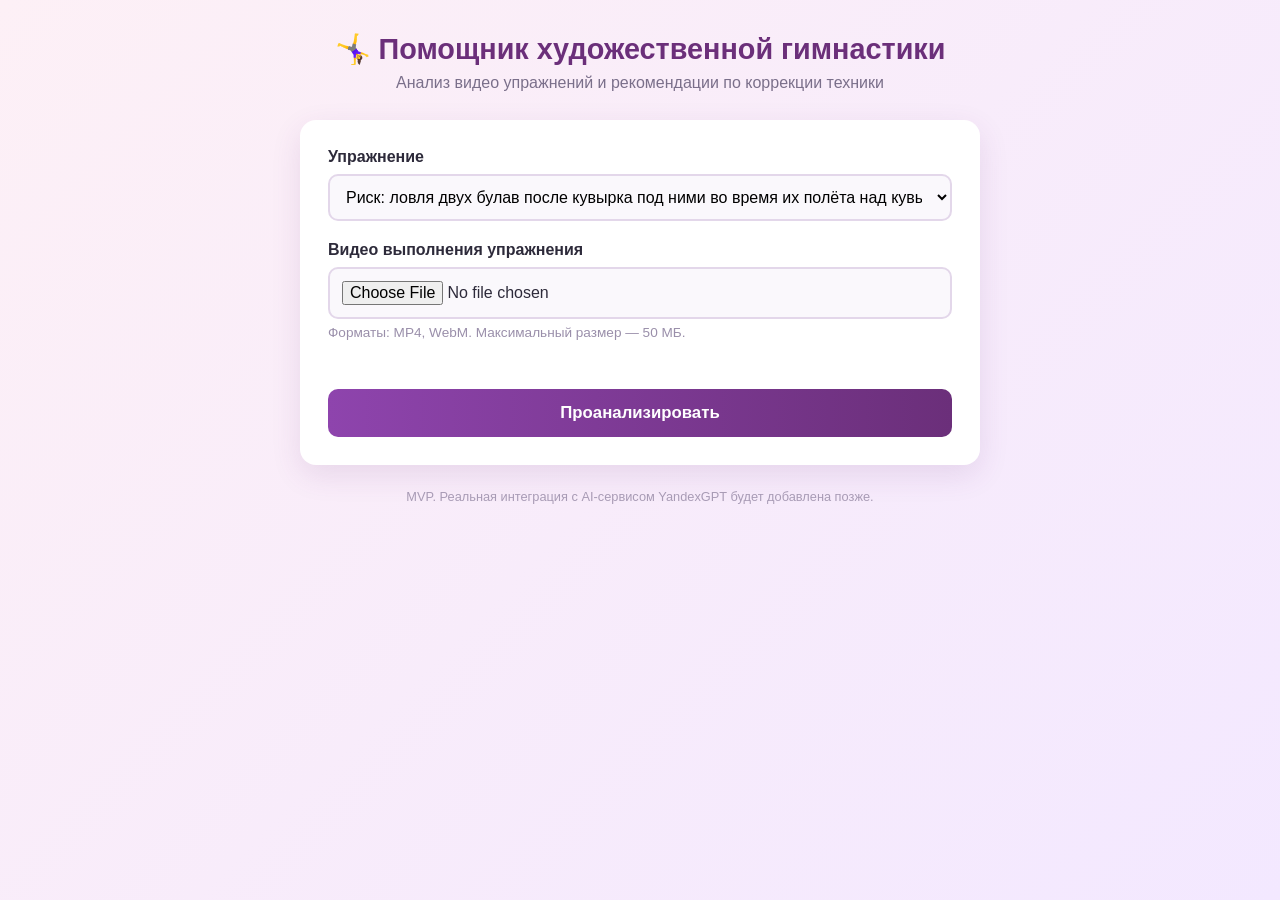
==== index.html @ be57f535 "feat: создать MVP статического сайта с формой анализа видео" ====
<!DOCTYPE html>
<html lang="ru">
<head>
  <meta charset="UTF-8" />
  <meta name="viewport" content="width=device-width, initial-scale=1.0" />
  <title>Помощник художественной гимнастики</title>
  <link rel="stylesheet" href="style.css" />
</head>
<body>
  <div class="app">
    <header class="header">
      <h1>🤸‍♀️ Помощник художественной гимнастики</h1>
      <p class="subtitle">Анализ видео упражнений и рекомендации по коррекции техники</p>
    </header>

    <main class="card">
      <form id="analysis-form">
        <div class="form-group">
          <label for="exercise-select">Упражнение</label>
          <select id="exercise-select" name="exercise" required>
            <option value="risk-buhavy">Риск: ловля двух булав после кувырка под ними во время их полёта над кувырком</option>
            <option value="jump">Прыжок с прогибом назад</option>
            <option value="balance">Равновесие на одной ноге</option>
            <option value="rotation">Поворот (пируэт)</option>
          </select>
        </div>

        <div class="form-group">
          <label for="video-file">Видео выполнения упражнения</label>
          <input
            type="file"
            id="video-file"
            name="video"
            accept="video/mp4,video/webm"
          />
          <p class="hint">Форматы: MP4, WebM. Максимальный размер — 50 МБ.</p>
        </div>

        <p id="validation-message" class="validation-message" role="alert"></p>

        <button type="submit" id="analyze-btn">Проанализировать</button>
      </form>

      <section id="result" class="result hidden" aria-live="polite">
        <h2>Рекомендации по технике</h2>
        <div id="result-content"></div>
        <p id="demo-note" class="demo-note"></p>
      </section>
    </main>

    <footer class="footer">
      <p>MVP. Реальная интеграция с AI-сервисом YandexGPT будет добавлена позже.</p>
    </footer>
  </div>

  <script src="script.js"></script>
</body>
</html>
---- style.css ----
* {
  box-sizing: border-box;
  margin: 0;
  padding: 0;
}

body {
  font-family: "Segoe UI", Arial, sans-serif;
  background: linear-gradient(135deg, #fdf0f6 0%, #f3e8ff 100%);
  color: #2d2a3a;
  min-height: 100vh;
}

.app {
  max-width: 720px;
  margin: 0 auto;
  padding: 32px 20px;
}

.header {
  text-align: center;
  margin-bottom: 28px;
}

.header h1 {
  font-size: 1.8rem;
  color: #6b2f7a;
}

.subtitle {
  color: #7a6f8a;
  margin-top: 8px;
}

.card {
  background: #ffffff;
  border-radius: 16px;
  box-shadow: 0 10px 30px rgba(107, 47, 122, 0.12);
  padding: 28px;
}

.form-group {
  margin-bottom: 20px;
}

.form-group label {
  display: block;
  font-weight: 600;
  margin-bottom: 8px;
}

select,
input[type="file"] {
  width: 100%;
  padding: 12px;
  border: 2px solid #e3d7ea;
  border-radius: 10px;
  font-size: 1rem;
  background: #faf8fc;
}

select:focus,
input[type="file"]:focus {
  outline: none;
  border-color: #a86bc0;
}

.hint {
  font-size: 0.85rem;
  color: #9a8faa;
  margin-top: 6px;
}

.validation-message {
  color: #d64545;
  font-size: 0.9rem;
  margin-bottom: 12px;
  min-height: 1.2em;
}

button {
  width: 100%;
  padding: 14px;
  background: linear-gradient(90deg, #8e44ad, #6b2f7a);
  color: #ffffff;
  border: none;
  border-radius: 10px;
  font-size: 1.05rem;
  font-weight: 600;
  cursor: pointer;
  transition: opacity 0.2s;
}

button:hover {
  opacity: 0.9;
}

button:disabled {
  opacity: 0.5;
  cursor: not-allowed;
}

.result {
  margin-top: 24px;
  padding-top: 20px;
  border-top: 1px solid #eee6f2;
}

.result h2 {
  font-size: 1.2rem;
  color: #6b2f7a;
  margin-bottom: 12px;
}

#result-content {
  line-height: 1.6;
}

#result-content ul {
  padding-left: 20px;
}

.demo-note {
  margin-top: 16px;
  font-size: 0.8rem;
  color: #a89bb5;
  font-style: italic;
}

.footer {
  text-align: center;
  color: #a89bb5;
  font-size: 0.8rem;
  margin-top: 24px;
}

.hidden {
  display: none;
}
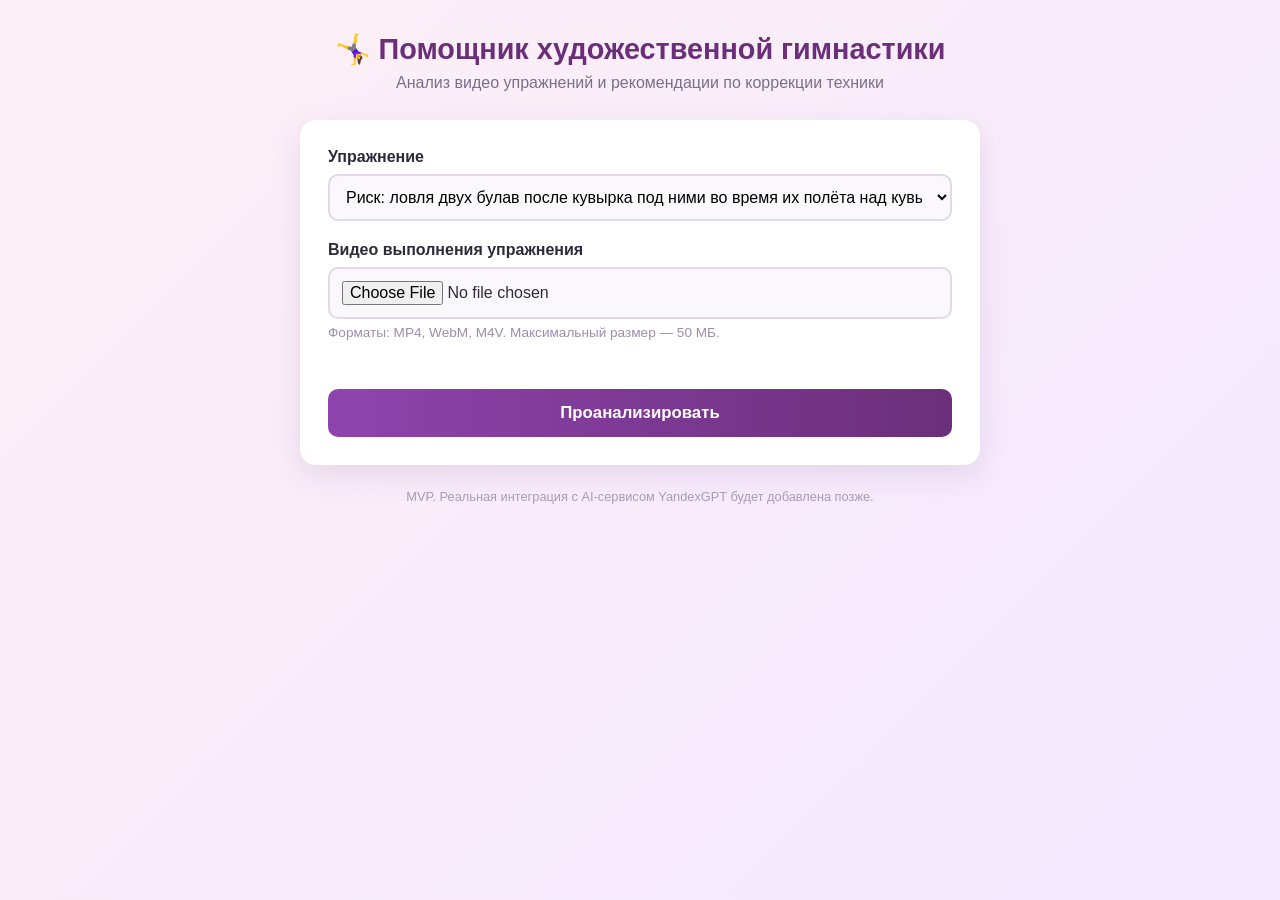
==== commit 23673f99: "feat: добавлена поддержка формата M4V (бэкенд, фронтенд, тесты, README)" ====
--- a/index.html
+++ b/index.html
@@ -31,9 +31,9 @@
             type="file"
             id="video-file"
             name="video"
-            accept="video/mp4,video/webm"
+            accept="video/mp4,video/webm,video/x-m4v,.m4v"
           />
-          <p class="hint">Форматы: MP4, WebM. Максимальный размер — 50 МБ.</p>
+          <p class="hint">Форматы: MP4, WebM, M4V. Максимальный размер — 50 МБ.</p>
         </div>
 
         <p id="validation-message" class="validation-message" role="alert"></p>
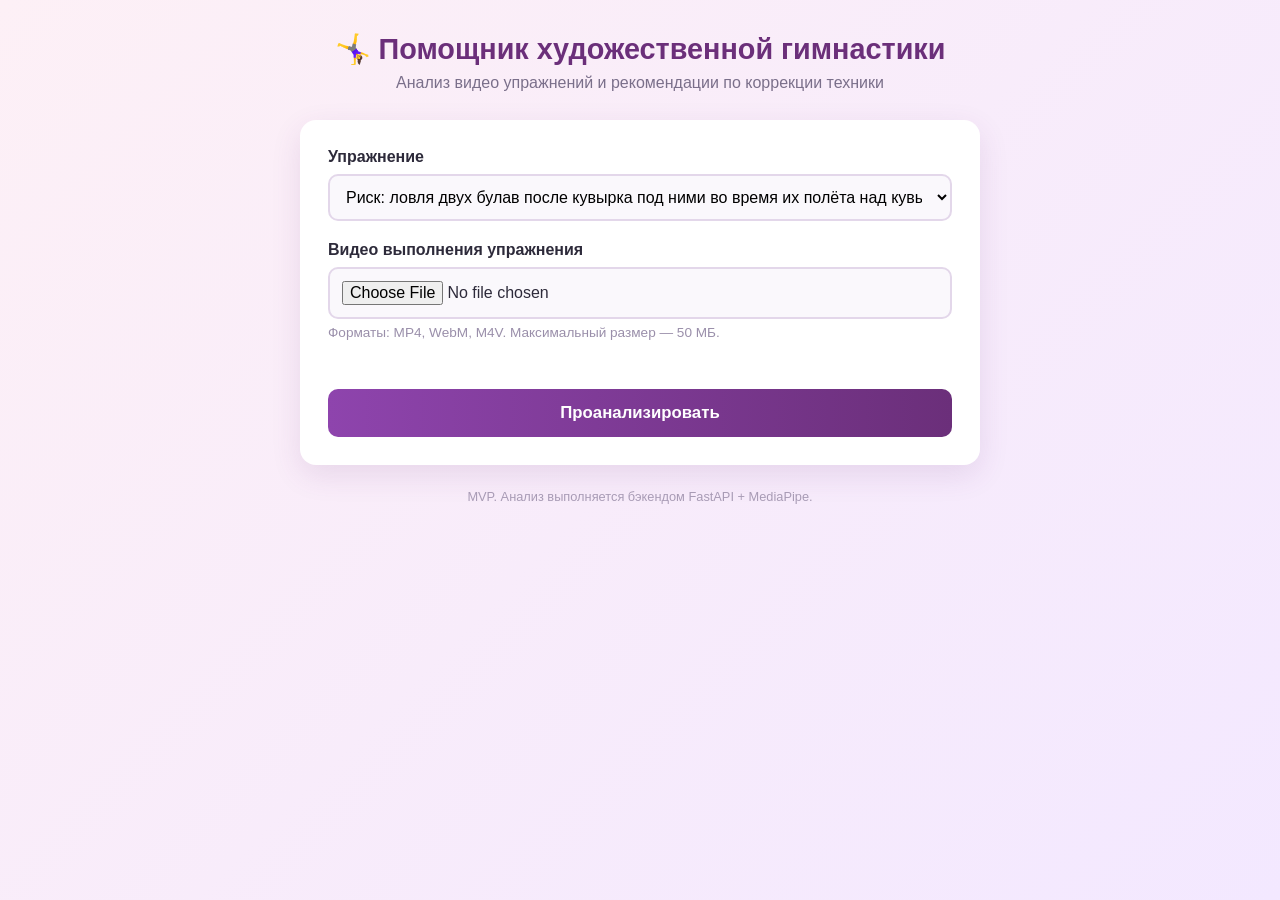
==== commit c3d29086: "feat: связывание фронтенда с бэкендом — отправка видео на API и отображение реальных результатов ана" ====
--- a/index.html
+++ b/index.html
@@ -42,14 +42,14 @@
       </form>
 
       <section id="result" class="result hidden" aria-live="polite">
-        <h2>Рекомендации по технике</h2>
+        <h2>Результаты анализа</h2>
+        <p id="status-text" class="status-text"></p>
         <div id="result-content"></div>
-        <p id="demo-note" class="demo-note"></p>
       </section>
     </main>
 
     <footer class="footer">
-      <p>MVP. Реальная интеграция с AI-сервисом YandexGPT будет добавлена позже.</p>
+      <p>MVP. Анализ выполняется бэкендом FastAPI + MediaPipe.</p>
     </footer>
   </div>
 
--- a/style.css
+++ b/style.css
@@ -112,19 +112,51 @@
   margin-bottom: 12px;
 }
 
+.status-text {
+  font-size: 0.9rem;
+  color: #7a6f8a;
+  margin-bottom: 12px;
+}
+
 #result-content {
   line-height: 1.6;
 }
 
-#result-content ul {
-  padding-left: 20px;
+.metrics-grid {
+  display: grid;
+  grid-template-columns: 1fr 1fr;
+  gap: 12px;
+  margin-top: 8px;
 }
 
-.demo-note {
-  margin-top: 16px;
+.metric {
+  background: #faf8fc;
+  border: 1px solid #eee6f2;
+  border-radius: 10px;
+  padding: 12px;
+  text-align: center;
+}
+
+.metric-label {
+  display: block;
   font-size: 0.8rem;
-  color: #a89bb5;
-  font-style: italic;
+  color: #9a8faa;
+  margin-bottom: 4px;
+}
+
+.metric-value {
+  display: block;
+  font-size: 1.3rem;
+  font-weight: 700;
+  color: #6b2f7a;
+}
+
+.error-message {
+  color: #d64545;
+  background: #fdf0f0;
+  border: 1px solid #f5c6c6;
+  border-radius: 10px;
+  padding: 12px;
 }
 
 .footer {
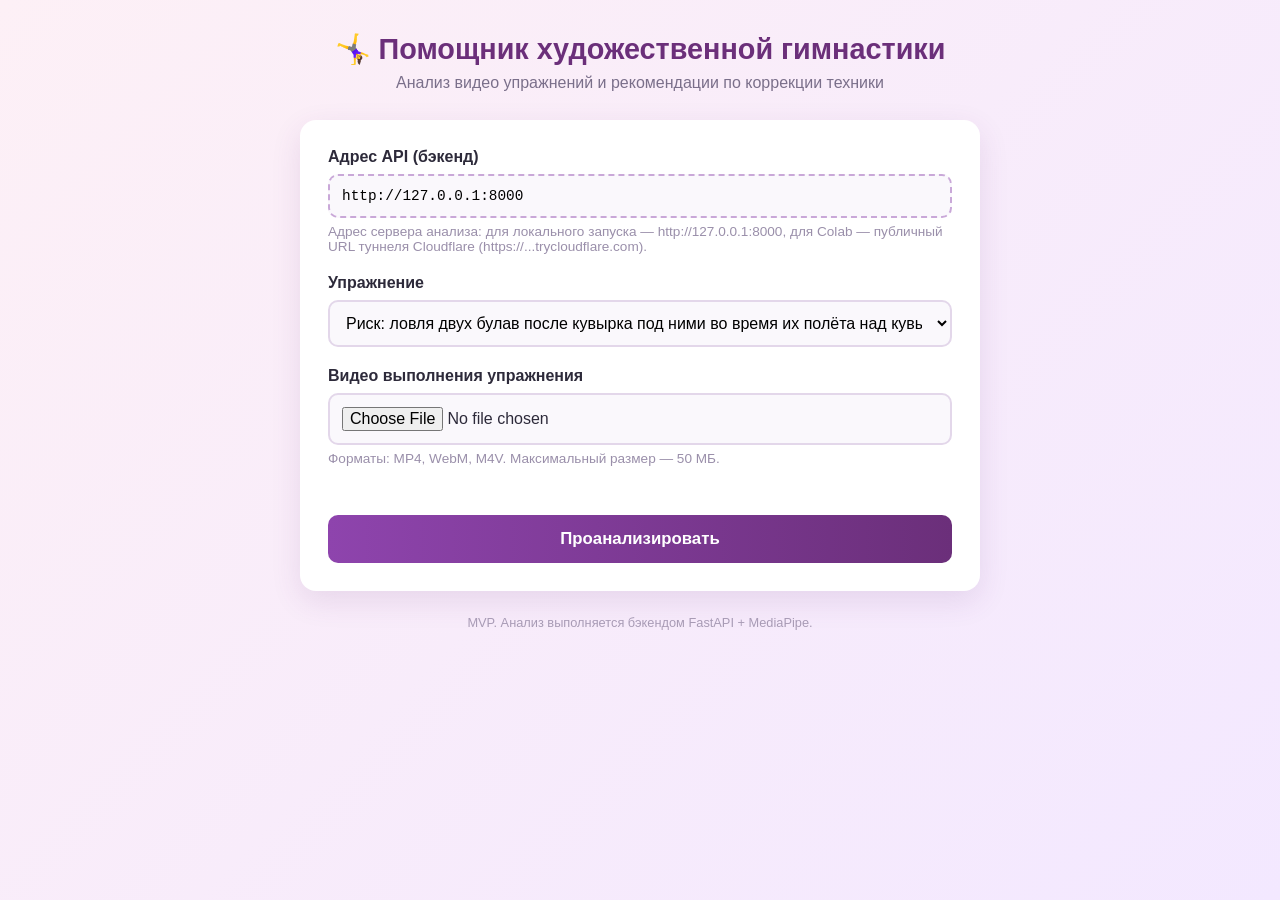
==== commit d1d72ec7: "feat: добавлено поле для указания адреса API в интерфейсе с сохранением в localStorage" ====
--- a/index.html
+++ b/index.html
@@ -14,6 +14,18 @@
     </header>
 
     <main class="card">
+      <div class="form-group">
+        <label for="api-url">Адрес API (бэкенд)</label>
+        <input
+          type="text"
+          id="api-url"
+          name="api-url"
+          value="http://127.0.0.1:8000"
+          placeholder="http://127.0.0.1:8000"
+        />
+        <p class="hint">Адрес сервера анализа: для локального запуска — http://127.0.0.1:8000, для Colab — публичный URL туннеля Cloudflare (https://...trycloudflare.com).</p>
+      </div>
+
       <form id="analysis-form">
         <div class="form-group">
           <label for="exercise-select">Упражнение</label>
--- a/style.css
+++ b/style.css
@@ -50,7 +50,8 @@
 }
 
 select,
-input[type="file"] {
+input[type="file"],
+input[type="text"] {
   width: 100%;
   padding: 12px;
   border: 2px solid #e3d7ea;
@@ -60,9 +61,18 @@
 }
 
 select:focus,
-input[type="file"]:focus {
+input[type="file"]:focus,
+input[type="text"]:focus {
   outline: none;
   border-color: #a86bc0;
+}
+
+/* Поле адреса API выделяем рамкой, чтобы было понятно, что это настройка */
+#api-url {
+  border-style: dashed;
+  border-color: #c9a8d8;
+  font-family: "Consolas", "Courier New", monospace;
+  font-size: 0.9rem;
 }
 
 .hint {
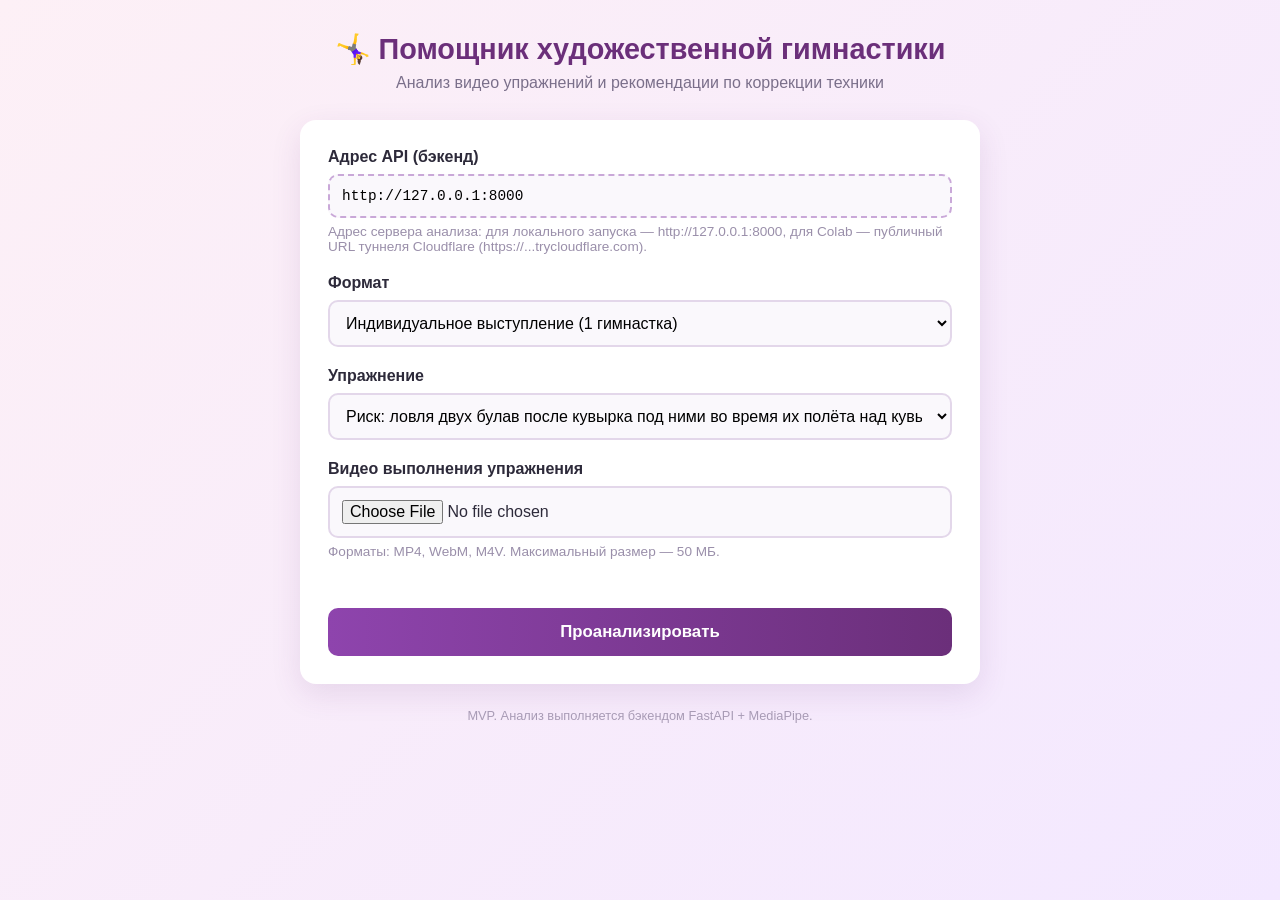
==== commit 02846bd3: "feat: добавлены индивидуальный и групповой форматы анализа для распознавания результатов спортсменов" ====
--- a/index.html
+++ b/index.html
@@ -27,6 +27,14 @@
       </div>
 
       <form id="analysis-form">
+        <div class="form-group">
+          <label for="format-select">Формат</label>
+          <select id="format-select" name="format">
+            <option value="individual">Индивидуальное выступление (1 гимнастка)</option>
+            <option value="group">Групповое упражнение (5 гимнасток)</option>
+          </select>
+        </div>
+
         <div class="form-group">
           <label for="exercise-select">Упражнение</label>
           <select id="exercise-select" name="exercise" required>
--- a/style.css
+++ b/style.css
@@ -161,12 +161,140 @@
   color: #6b2f7a;
 }
 
+/* Блок углублённого анализа движения */
+.movement-block {
+  margin-top: 20px;
+  padding-top: 16px;
+  border-top: 1px solid #eee6f2;
+}
+
+.movement-block h3 {
+  font-size: 1.05rem;
+  color: #6b2f7a;
+  margin: 16px 0 8px;
+}
+
+.movement-block h3:first-child {
+  margin-top: 0;
+}
+
 .error-message {
   color: #d64545;
   background: #fdf0f0;
   border: 1px solid #f5c6c6;
   border-radius: 10px;
   padding: 12px;
+}
+
+/* Блок оценки техники, ошибок и рекомендаций */
+.feedback-block {
+  margin-top: 20px;
+  padding-top: 16px;
+  border-top: 1px solid #eee6f2;
+}
+
+.feedback-block h3 {
+  font-size: 1.05rem;
+  color: #6b2f7a;
+  margin: 16px 0 8px;
+}
+
+.score-row {
+  display: flex;
+  align-items: center;
+  gap: 16px;
+  margin: 8px 0 16px;
+}
+
+.score-box {
+  text-align: center;
+  min-width: 84px;
+  padding: 10px;
+  background: linear-gradient(135deg, #8e44ad, #6b2f7a);
+  border-radius: 12px;
+  color: #ffffff;
+}
+
+.score-value {
+  font-size: 1.8rem;
+  font-weight: 800;
+  line-height: 1.1;
+}
+
+.score-value.score-na {
+  font-size: 1.4rem;
+  opacity: 0.8;
+}
+
+.score-label {
+  font-size: 0.75rem;
+  opacity: 0.85;
+  margin-top: 2px;
+}
+
+.score-summary {
+  font-size: 0.95rem;
+  color: #4a3f5c;
+}
+
+.error-list {
+  list-style: none;
+  padding: 0;
+  margin: 8px 0;
+}
+
+.error-item {
+  display: flex;
+  flex-direction: column;
+  gap: 4px;
+  border-radius: 10px;
+  padding: 12px;
+  margin-bottom: 8px;
+}
+
+.error-critical {
+  background: #fdf0f0;
+  border: 1px solid #f5c6c6;
+}
+
+.error-warning {
+  background: #fff8e8;
+  border: 1px solid #f2dfa8;
+}
+
+.error-severity {
+  font-size: 0.8rem;
+  font-weight: 700;
+  color: #d64545;
+}
+
+.error-warning .error-severity {
+  color: #b8860b;
+}
+
+.error-text {
+  font-size: 0.95rem;
+  color: #2d2a3a;
+}
+
+.recommendation-list {
+  margin: 8px 0;
+  padding-left: 20px;
+}
+
+.recommendation-list li {
+  margin-bottom: 8px;
+  font-size: 0.95rem;
+  color: #4a3f5c;
+}
+
+.feedback-success {
+  background: #eefaf1;
+  border: 1px solid #b9e4c4;
+  border-radius: 10px;
+  padding: 12px;
+  color: #2e7d4f;
+  font-weight: 600;
 }
 
 .footer {
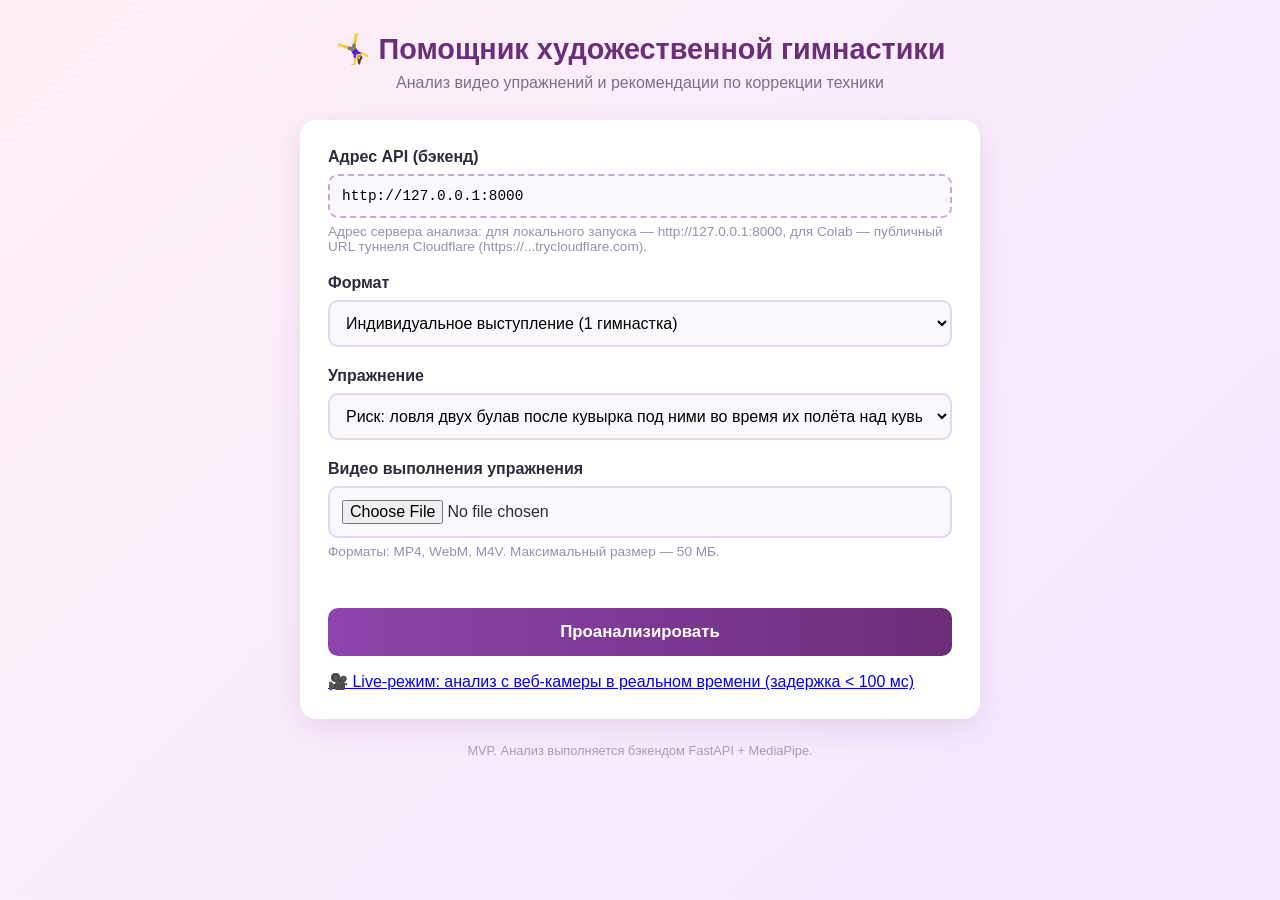
==== commit f3693794: "feat: добавлен live-режим с веб-камерой (латентность < 100 мс, звуковая сигнализация)" ====
--- a/index.html
+++ b/index.html
@@ -65,7 +65,14 @@
         <h2>Результаты анализа</h2>
         <p id="status-text" class="status-text"></p>
         <div id="result-content"></div>
+        <button type="button" id="save-report-btn" class="save-report hidden">
+          💾 Сохранить отчёт (PDF)
+        </button>
       </section>
+
+      <p style="margin-top:16px">
+        <a href="live.html">🎥 Live-режим: анализ с веб-камеры в реальном времени (задержка &lt; 100 мс)</a>
+      </p>
     </main>
 
     <footer class="footer">
--- a/style.css
+++ b/style.css
@@ -304,6 +304,12 @@
   margin-top: 24px;
 }
 
+/* Кнопка скачивания PDF-отчёта */
+.save-report {
+  margin-top: 18px;
+  background: linear-gradient(90deg, #2e7d4f, #1f5c38);
+}
+
 .hidden {
   display: none;
 }
